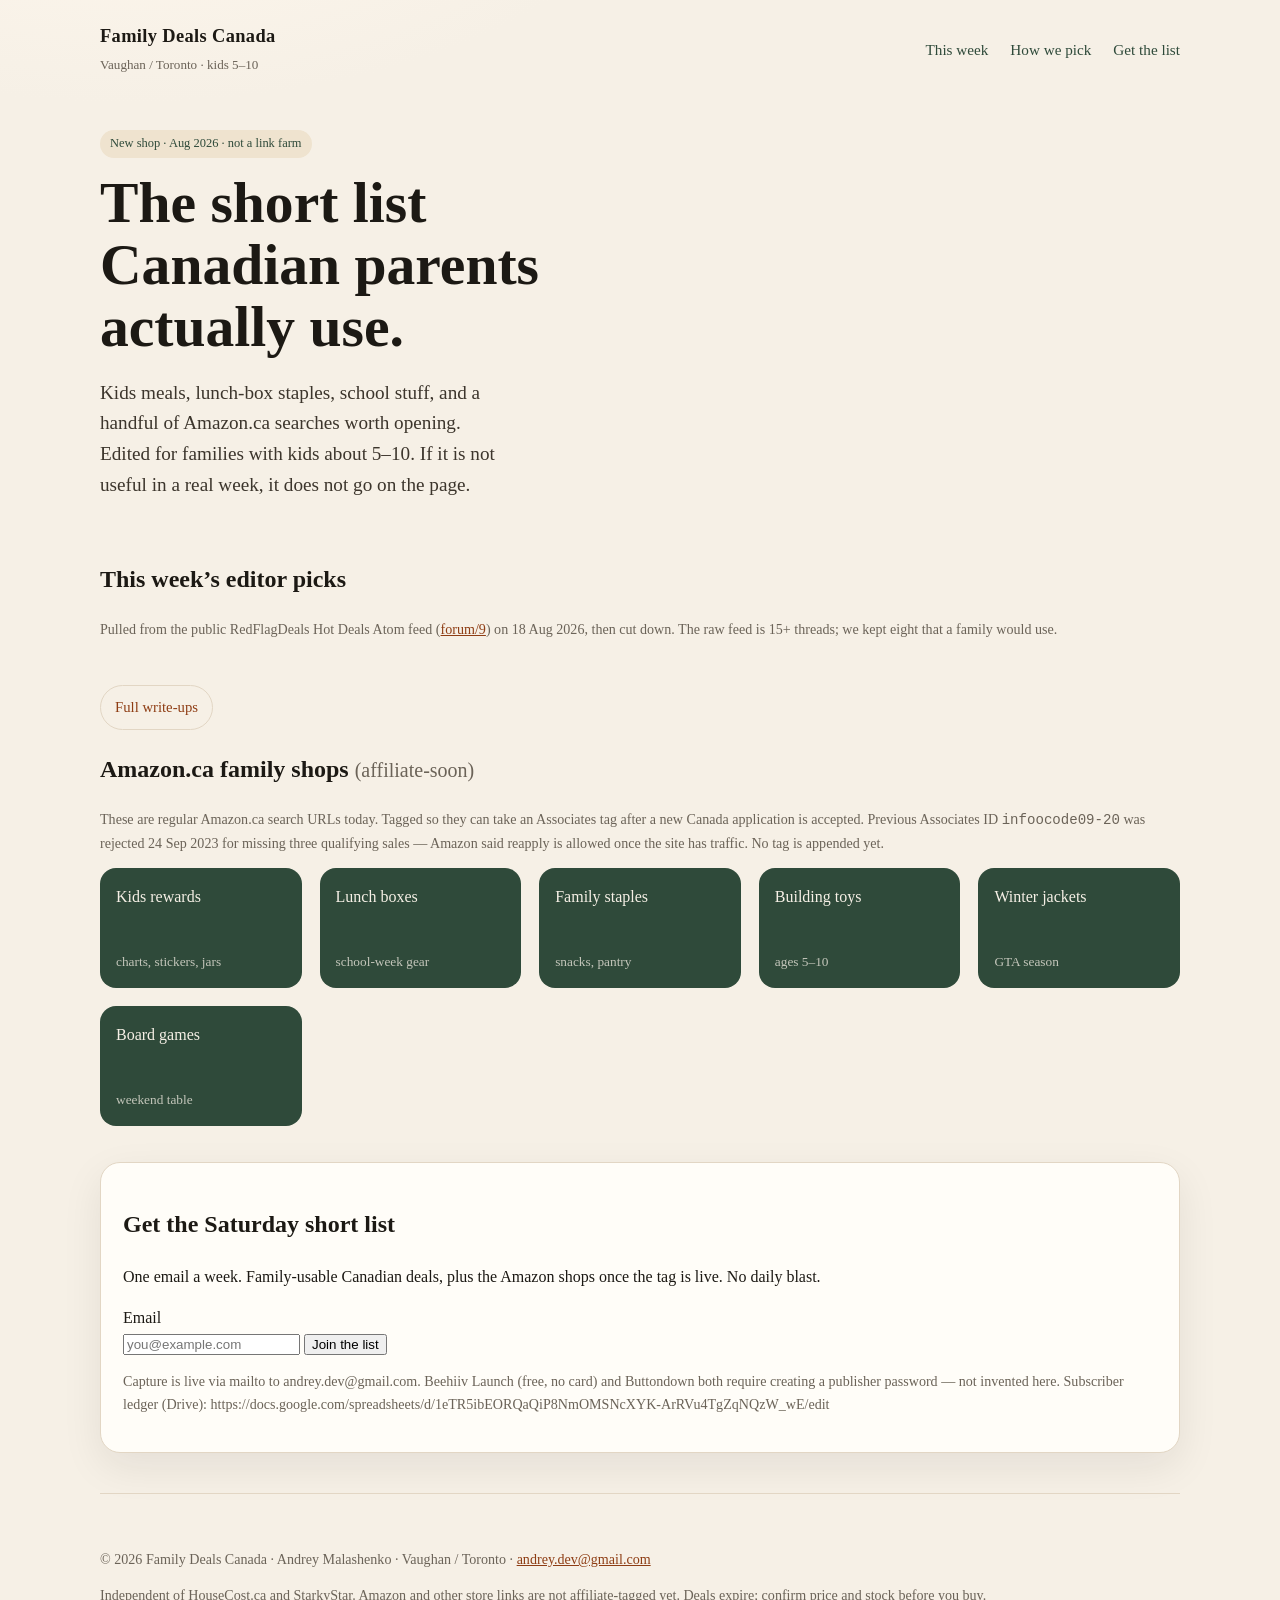
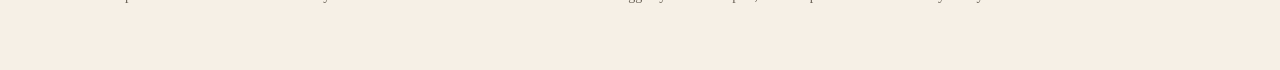
==== index.html @ 9e1af0c5 "Launch Family Deals Canada landing shop and Saturday list capture" ====
<!doctype html>
<html lang="en-CA">
<head>
  <meta charset="utf-8">
  <meta name="viewport" content="width=device-width, initial-scale=1">
  <title>Family Deals Canada — curated picks for parents of kids 5–10</title>
  <meta name="description" content="A short, curated list of Canadian family deals: kids meals, groceries, school, and Amazon.ca staples. Vaughan / Toronto. Newsletter first.">
  <link rel="stylesheet" href="css/styles.css">
</head>
<body>
  <div class="wrap">
    <header class="site">
      <a class="brand" href="index.html">
        <strong>Family Deals Canada</strong>
        <span>Vaughan / Toronto · kids 5–10</span>
      </a>
      <nav>
        <a href="deals.html">This week</a>
        <a href="about.html">How we pick</a>
        <a href="#list">Get the list</a>
      </nav>
    </header>

    <section class="hero">
      <div class="badge">New shop · Aug 2026 · not a link farm</div>
      <h1>The short list Canadian parents actually use.</h1>
      <p class="lede">Kids meals, lunch-box staples, school stuff, and a handful of Amazon.ca searches worth opening. Edited for families with kids about 5–10. If it is not useful in a real week, it does not go on the page.</p>
    </section>

    <section>
      <h2>This week’s editor picks</h2>
      <p class="note">Pulled from the public RedFlagDeals Hot Deals Atom feed (<a href="https://forums.redflagdeals.com/feed/forum/9">forum/9</a>) on 18 Aug 2026, then cut down. The raw feed is 15+ threads; we kept eight that a family would use.</p>
      <div class="grid cards" id="picks"></div>
      <p><a class="btn ghost" href="deals.html">Full write-ups</a></p>
    </section>

    <section>
      <h2>Amazon.ca family shops <small style="font-weight:400;color:var(--muted)">(affiliate-soon)</small></h2>
      <p class="note">These are regular Amazon.ca search URLs today. Tagged so they can take an Associates tag after a new Canada application is accepted. Previous Associates ID <code>infoocode09-20</code> was rejected 24 Sep 2023 for missing three qualifying sales — Amazon said reapply is allowed once the site has traffic. No tag is appended yet.</p>
      <div class="grid shops">
        <a class="shop" href="https://www.amazon.ca/s?k=kids+reward+chart+stickers">Kids rewards<small>charts, stickers, jars</small></a>
        <a class="shop" href="https://www.amazon.ca/s?k=school+lunch+box+kids">Lunch boxes<small>school-week gear</small></a>
        <a class="shop" href="https://www.amazon.ca/s?k=family+grocery+staples+canada">Family staples<small>snacks, pantry</small></a>
        <a class="shop" href="https://www.amazon.ca/s?k=kids+building+toys+5-10">Building toys<small>ages 5–10</small></a>
        <a class="shop" href="https://www.amazon.ca/s?k=kids+winter+jacket+canada">Winter jackets<small>GTA season</small></a>
        <a class="shop" href="https://www.amazon.ca/s?k=family+board+games+kids+8">Board games<small>weekend table</small></a>
      </div>
    </section>

    <section id="list" class="capture">
      <h2>Get the Saturday short list</h2>
      <p>One email a week. Family-usable Canadian deals, plus the Amazon shops once the tag is live. No daily blast.</p>
      <form action="mailto:andrey.dev@gmail.com?subject=Family%20Deals%20Canada%20subscribe" method="post" enctype="text/plain">
        <label for="email">Email</label><br>
        <input id="email" name="email" type="email" required placeholder="you@example.com">
        <button type="submit">Join the list</button>
      </form>
      <p class="note">Capture is live via mailto to andrey.dev@gmail.com. Beehiiv Launch (free, no card) and Buttondown both require creating a publisher password — not invented here. Subscriber ledger (Drive): https://docs.google.com/spreadsheets/d/1eTR5ibEORQaQiP8NmOMSNcXYK-ArRVu4TgZqNQzW_wE/edit</p>
    </section>

    <footer class="site">
      <p>© 2026 Family Deals Canada · Andrey Malashenko · Vaughan / Toronto · <a href="mailto:andrey.dev@gmail.com">andrey.dev@gmail.com</a></p>
      <p>Independent of HouseCost.ca and StarkyStar. Amazon and other store links are not affiliate-tagged yet. Deals expire; confirm price and stock before you buy.</p>
    </footer>
  </div>
  <script>
    fetch("data/deals.json").then(r => r.json()).then(data => {
      const root = document.getElementById("picks");
      data.picks.slice(0, 4).forEach(p => {
        const el = document.createElement("article");
        el.className = "card";
        el.innerHTML = `<div class="meta">${p.store} · ${p.posted}</div>
          <h3>${p.title}</h3>
          <p class="why">${p.why}</p>
          <a class="btn" href="${p.href}" rel="noopener">Open deal</a>
          <a class="btn ghost" href="${p.thread}" rel="noopener">RFD thread</a>`;
        root.appendChild(el);
      });
    });
  </script>
</body>
</html>
---- css/styles.css ----
:root {
  --ink: #1c1914;
  --paper: #f6f0e6;
  --card: #fffdf8;
  --accent: #c45c26;
  --accent-dark: #8e3d14;
  --forest: #2f4a3a;
  --muted: #6b6358;
  --line: #e2d6c4;
  --shadow: 0 14px 40px rgba(28, 25, 20, 0.08);
}
* { box-sizing: border-box; }
html, body { margin: 0; padding: 0; }
body {
  font-family: "Iowan Old Style", "Palatino Linotype", Palatino, "Book Antiqua", Georgia, serif;
  background: radial-gradient(1200px 600px at 10% -10%, #fff8ee 0%, var(--paper) 45%);
  color: var(--ink);
  line-height: 1.6;
}
a { color: var(--accent-dark); }
.wrap { width: min(1080px, calc(100% - 40px)); margin: 0 auto; }
header.site {
  display: flex; justify-content: space-between; align-items: center;
  padding: 22px 0 10px;
}
.brand { text-decoration: none; color: inherit; }
.brand strong { display: block; font-size: 1.15rem; letter-spacing: 0.02em; }
.brand span { color: var(--muted); font-size: 0.82rem; }
nav a { margin-left: 18px; text-decoration: none; color: var(--forest); font-size: 0.95rem; }
.hero { padding: 42px 0 20px; }
.hero h1 {
  font-size: clamp(2.1rem, 5vw, 3.6rem);
  line-height: 1.08; margin: 0 0 16px; max-width: 16ch;
}
.hero p.lede { font-size: 1.2rem; max-width: 42ch; color: #3c352c; }
.badge {
  display: inline-block; background: #efe3cf; color: var(--forest);
  border-radius: 999px; padding: 4px 10px; font-size: 0.78rem; margin-bottom: 14px;
}
.grid { display: grid; gap: 18px; }
.cards { grid-template-columns: repeat(auto-fit, minmax(250px, 1fr)); margin: 28px 0 10px; }
.card {
  background: var(--card); border: 1px solid var(--line); border-radius: 18px;
  padding: 20px 20px 18px; box-shadow: var(--shadow);
}
.card h3 { margin: 0 0 8px; font-size: 1.15rem; }
.card .meta { color: var(--muted); font-size: 0.85rem; margin-bottom: 10px; }
.card .why { margin: 0 0 14px; }
.btn {
  display: inline-block; background: var(--accent); color: white; text-decoration: none;
  padding: 10px 14px; border-radius: 999px; font-size: 0.92rem;
}
.btn.ghost { background: transparent; color: var(--accent-dark); border: 1px solid var(--line); }
.shops { grid-template-columns: repeat(auto-fit, minmax(180px, 1fr)); }
.shop {
  background: #2f4a3a; color: #f6f0e6; border-radius: 16px; padding: 16px;
  text-decoration: none; min-height: 120px; display: flex; flex-direction: column; justify-content: space-between;
}
.shop small { opacity: 0.75; }
form.capture, .capture {
  background: #fffdf8; border: 1px solid var(--line); border-radius: 20px;
  padding: 22px; margin: 36px 0; box-shadow: var(--shadow);
}
form.capture input, form.capture button {
  font: inherit; padding: 12px 14px; border-radius: 12px; border: 1px solid var(--line);
}
form.capture input { width: min(360px, 100%); margin-right: 8px; }
form.capture button { background: var(--ink); color: white; cursor: pointer; }
.note { color: var(--muted); font-size: 0.88rem; }
footer.site { padding: 40px 0 50px; color: var(--muted); font-size: 0.88rem; border-top: 1px solid var(--line); margin-top: 40px; }
.prose { max-width: 68ch; }
.prose h1 { font-size: 2.2rem; }
.warn { background: #fff4e5; border-left: 4px solid var(--accent); padding: 10px 14px; border-radius: 8px; }
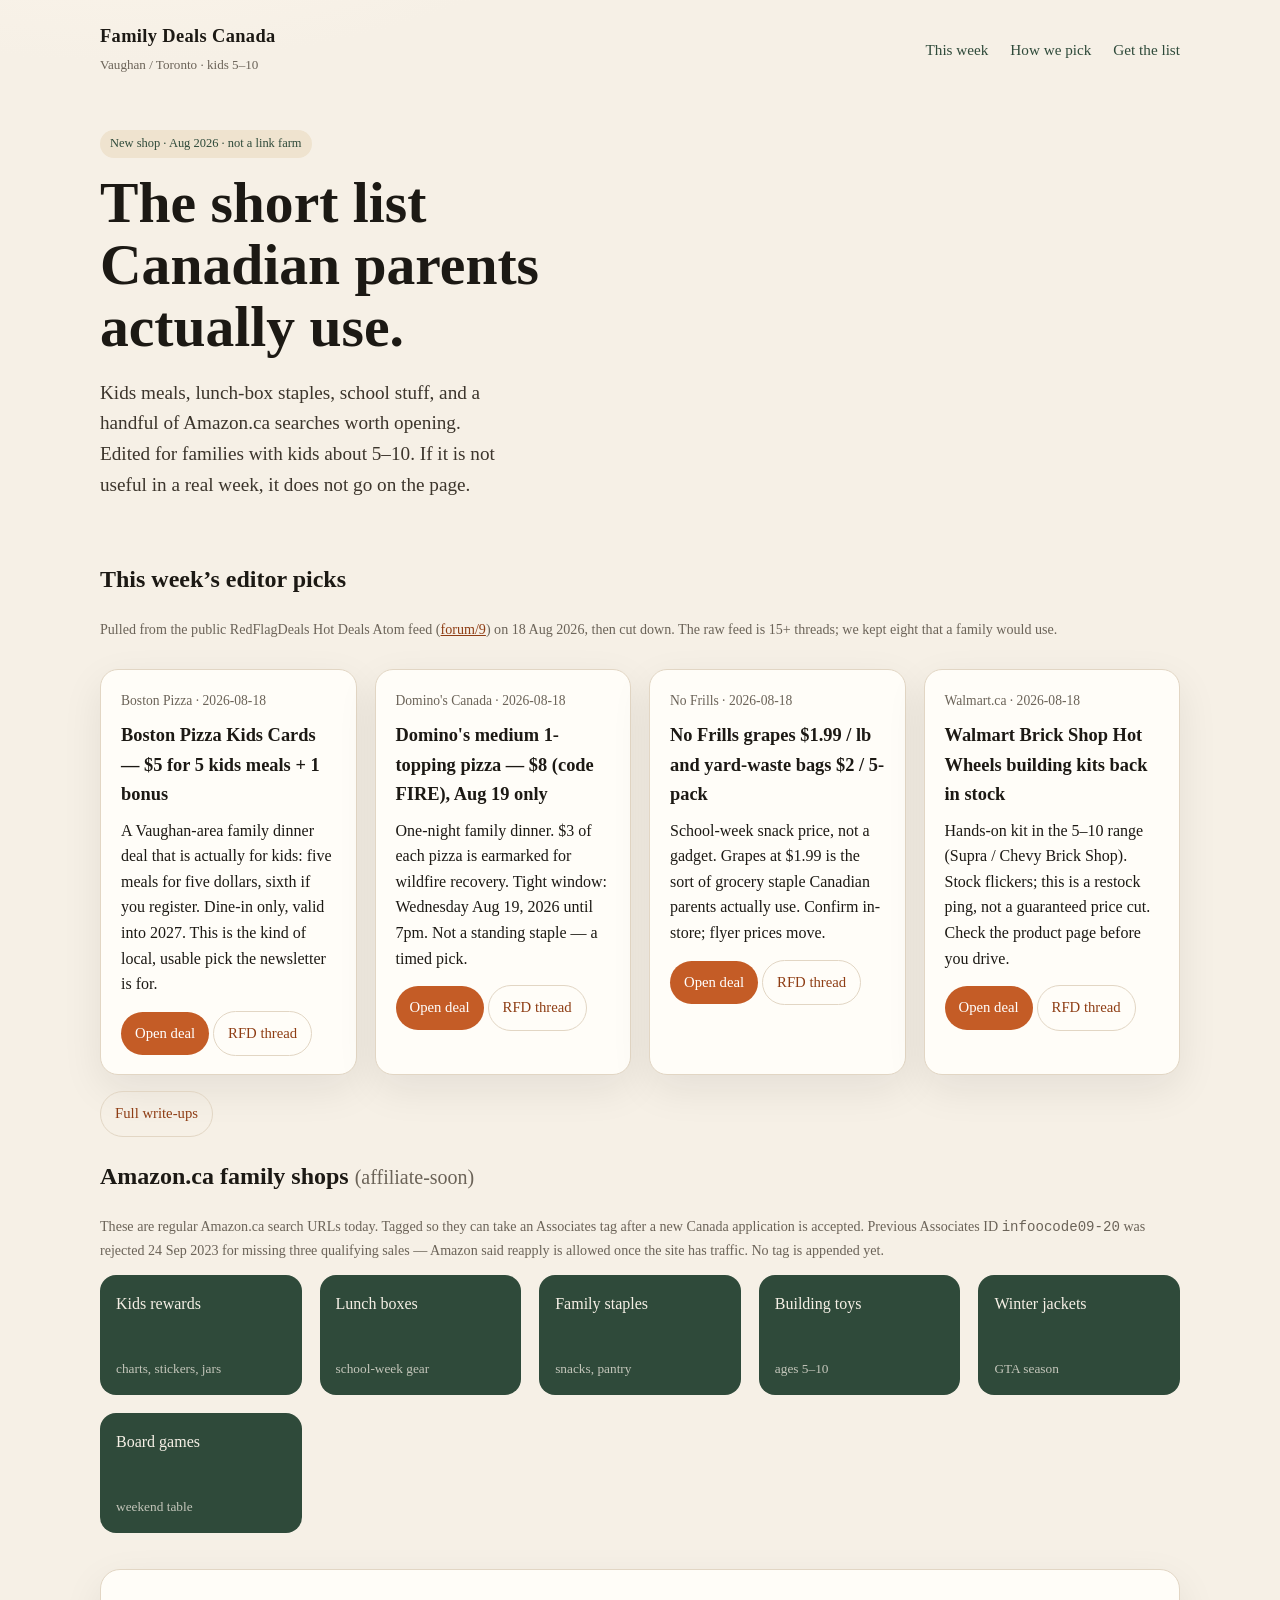
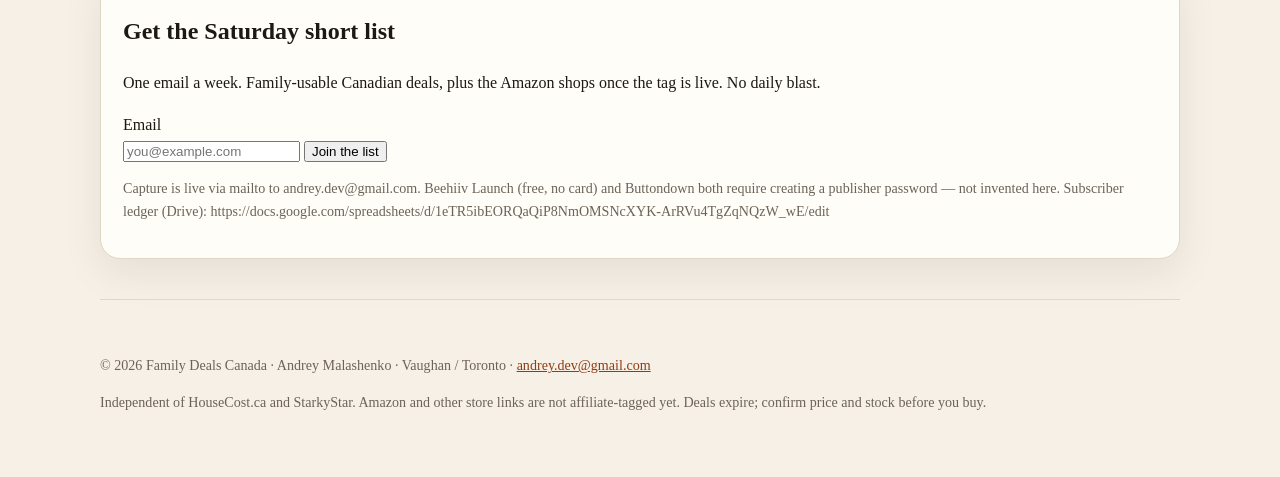
==== commit 17242d2a: "feat: add optional GA4 loader (no id until property exists)" ====
--- a/index.html
+++ b/index.html
@@ -6,6 +6,8 @@
   <title>Family Deals Canada — curated picks for parents of kids 5–10</title>
   <meta name="description" content="A short, curated list of Canadian family deals: kids meals, groceries, school, and Amazon.ca staples. Vaughan / Toronto. Newsletter first.">
   <link rel="stylesheet" href="css/styles.css">
+  <script src="js/ga4-id.js"></script>
+  <script src="js/ga4.js"></script>
 </head>
 <body>
   <div class="wrap">
